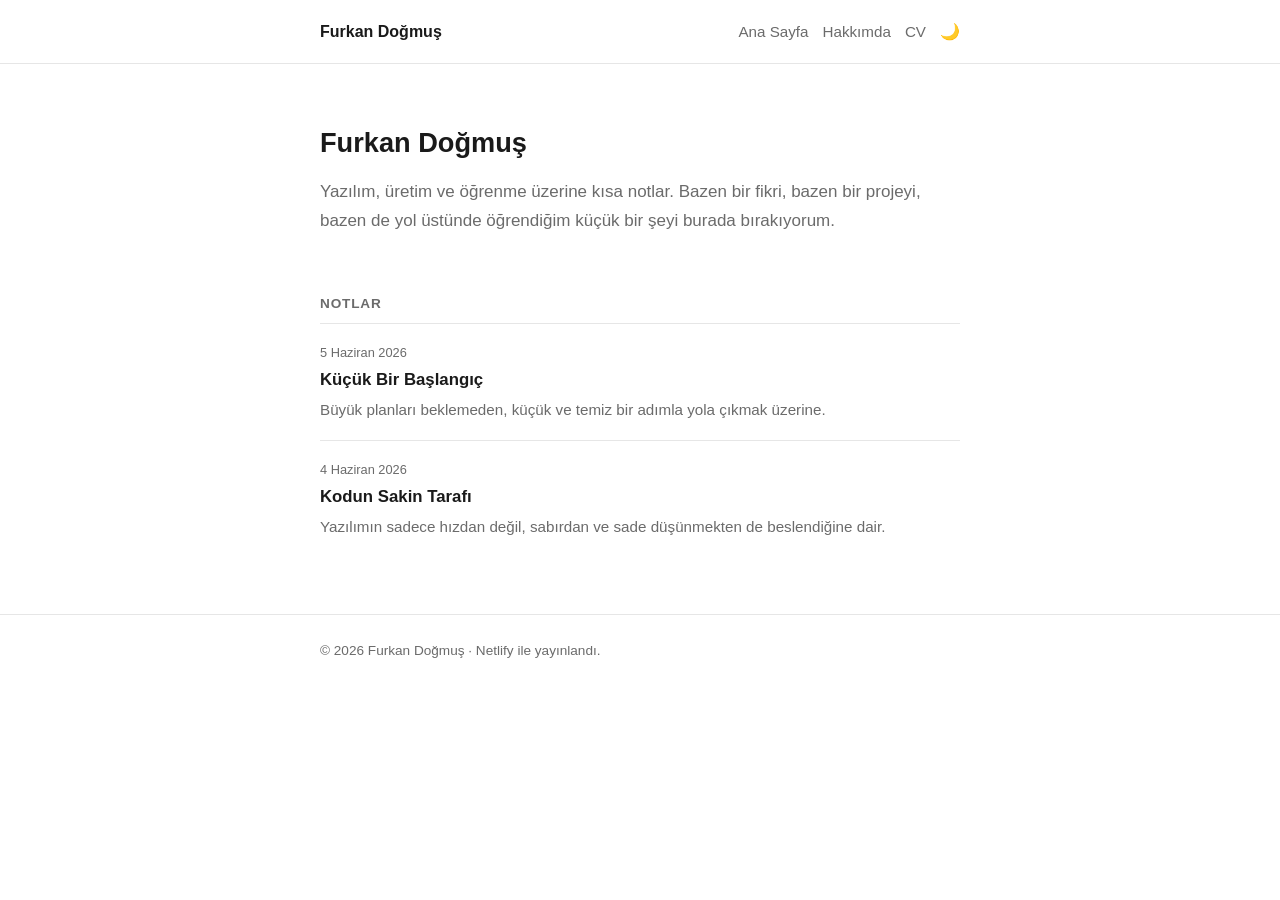
==== index.html @ 2af96541 "new assets" ====
<!DOCTYPE html>
<html lang="tr">
<head>
  <meta charset="UTF-8" />
  <meta name="viewport" content="width=device-width, initial-scale=1.0" />
  <title>Furkan Doğmuş — Notlar</title>
  <meta name="description" content="Furkan Doğmuş'un yazılım, üretim ve öğrenme üzerine kişisel notları." />
  <meta property="og:title" content="Furkan Doğmuş — Notlar" />
  <meta property="og:description" content="Yazılım, üretim ve öğrenme üzerine kısa kişisel notlar." />
  <meta property="og:type" content="website" />
  <link rel="icon" href="data:image/svg+xml,<svg xmlns=%22http://www.w3.org/2000/svg%22 viewBox=%220 0 100 100%22><text y=%22.9em%22 font-size=%2290%22>✍️</text></svg>" />
  <link rel="stylesheet" href="/assets/css/style.css" />
</head>
<body>
  <header class="site-header">
    <div class="container header-inner">
      <a href="/" class="brand">Furkan Doğmuş</a>
      <nav class="nav">
        <a href="/">Ana Sayfa</a>
        <a href="/about.html">Hakkımda</a>
        <a href="/assets/files/furkan-dogmus-cv.pdf" target="_blank" rel="noopener">CV</a>
        <button id="theme-toggle" class="theme-toggle" aria-label="Temayı değiştir">🌙</button>
      </nav>
    </div>
  </header>

  <main class="container">
    <section class="hero">
      <h1>Furkan Doğmuş</h1>
      <p class="lead">
        Yazılım, üretim ve öğrenme üzerine kısa notlar. Bazen bir
        fikri, bazen bir projeyi, bazen de yol üstünde öğrendiğim
        küçük bir şeyi burada bırakıyorum.
      </p>
    </section>

    <section class="posts">
      <h2>Notlar</h2>
      <ul class="post-list" id="post-list"><!-- JS ile doldurulur --></ul>
    </section>
  </main>

  <footer class="site-footer">
    <div class="container">
      <p>© <span id="year"></span> Furkan Doğmuş · Netlify ile yayınlandı.</p>
    </div>
  </footer>

  <script src="/assets/js/posts.js"></script>
  <script src="/assets/js/main.js"></script>
  <script>
    // Ana sayfada yazı listesini oluştur
    (function () {
      const list = document.getElementById("post-list");
      if (!list || !window.POSTS) return;
      window.POSTS.forEach((post) => {
        const li = document.createElement("li");
        li.className = "post-item";
        li.innerHTML = `
          <a href="${post.url}" class="post-link">
            <span class="post-date">${post.date}</span>
            <span class="post-title">${post.title}</span>
            <span class="post-excerpt">${post.excerpt}</span>
          </a>`;
        list.appendChild(li);
      });
    })();
  </script>
</body>
</html>
---- assets/css/style.css ----
:root {
  --bg: #ffffff;
  --fg: #1a1a1a;
  --muted: #6b6b6b;
  --border: #e6e6e6;
  --link: #1a1a1a;
  --max: 680px;
}

html[data-theme="dark"] {
  --bg: #111111;
  --fg: #e8e8e8;
  --muted: #999999;
  --border: #2a2a2a;
  --link: #e8e8e8;
}

* { box-sizing: border-box; }

html { -webkit-text-size-adjust: 100%; }

body {
  margin: 0;
  background: var(--bg);
  color: var(--fg);
  font-family: -apple-system, BlinkMacSystemFont, "Segoe UI", Helvetica, Arial, sans-serif;
  font-size: 17px;
  line-height: 1.7;
  -webkit-font-smoothing: antialiased;
}

.container {
  max-width: var(--max);
  margin: 0 auto;
  padding: 0 20px;
}

/* Header */
.site-header {
  border-bottom: 1px solid var(--border);
}
.header-inner {
  display: flex;
  flex-wrap: wrap;
  align-items: center;
  justify-content: space-between;
  gap: 10px 16px;
  padding-top: 18px;
  padding-bottom: 18px;
}
.brand {
  font-weight: 600;
  text-decoration: none;
  color: var(--fg);
  font-size: 1rem;
}
.nav {
  display: flex;
  flex-wrap: wrap;
  align-items: center;
  justify-content: flex-end;
  gap: 14px;
}
.nav a {
  text-decoration: none;
  color: var(--muted);
  font-size: 0.95rem;
}
.nav a:hover { color: var(--fg); }

.theme-toggle {
  background: none;
  border: none;
  cursor: pointer;
  font-size: 1rem;
  padding: 0;
  line-height: 1;
}

/* Hero */
.hero {
  padding: 56px 0 24px;
}
.hero h1 {
  font-size: 1.7rem;
  margin: 0 0 12px;
}
.lead {
  color: var(--muted);
  margin: 0;
}

/* Posts */
.posts { padding-bottom: 56px; }
.posts h2 {
  font-size: 0.85rem;
  text-transform: uppercase;
  letter-spacing: 0.06em;
  color: var(--muted);
  font-weight: 600;
  margin: 32px 0 8px;
}
.post-list {
  list-style: none;
  margin: 0;
  padding: 0;
}
.post-item {
  border-top: 1px solid var(--border);
}
.post-link {
  display: block;
  padding: 18px 0;
  text-decoration: none;
  color: var(--fg);
}
.post-date {
  display: block;
  font-size: 0.8rem;
  color: var(--muted);
  margin-bottom: 2px;
}
.post-title {
  display: block;
  font-weight: 600;
  font-size: 1.05rem;
}
.post-excerpt {
  display: block;
  color: var(--muted);
  font-size: 0.95rem;
  margin-top: 2px;
}
.post-link:hover .post-title { text-decoration: underline; }

/* Article / prose */
.prose {
  padding: 48px 0 64px;
}
.prose h1 {
  font-size: 1.7rem;
  margin: 0 0 8px;
}
.prose .post-meta {
  color: var(--muted);
  font-size: 0.85rem;
  margin: 0 0 32px;
}
.prose h2 {
  font-size: 1.2rem;
  margin: 36px 0 10px;
}
.prose p { margin: 0 0 18px; }
.prose a { color: var(--link); }
.prose ul, .prose ol { padding-left: 22px; }
.prose li { margin-bottom: 6px; }
.compact-list {
  margin-top: -6px;
}
.cv-actions {
  margin: 28px 0 34px;
}
.button-link {
  display: inline-flex;
  align-items: center;
  border: 1px solid var(--fg);
  border-radius: 6px;
  color: var(--bg);
  background: var(--fg);
  font-size: 0.92rem;
  font-weight: 600;
  line-height: 1;
  padding: 12px 16px;
  text-decoration: none;
}
.prose .button-link {
  color: var(--bg);
}
.button-link:hover {
  opacity: 0.84;
}
.prose pre {
  background: var(--border);
  padding: 14px 16px;
  border-radius: 6px;
  overflow-x: auto;
  font-size: 0.9rem;
}
.prose code {
  font-family: ui-monospace, SFMono-Regular, Menlo, monospace;
  font-size: 0.9em;
}
.prose blockquote {
  border-left: 3px solid var(--border);
  margin: 0 0 18px;
  padding-left: 16px;
  color: var(--muted);
}
.back-link {
  display: inline-block;
  margin-top: 24px;
  color: var(--muted);
  text-decoration: none;
  font-size: 0.9rem;
}
.back-link:hover { color: var(--fg); }

.muted { color: var(--muted); font-size: 0.9rem; }

/* Footer */
.site-footer {
  border-top: 1px solid var(--border);
  padding: 24px 0;
  color: var(--muted);
  font-size: 0.85rem;
}
.site-footer p { margin: 0; }
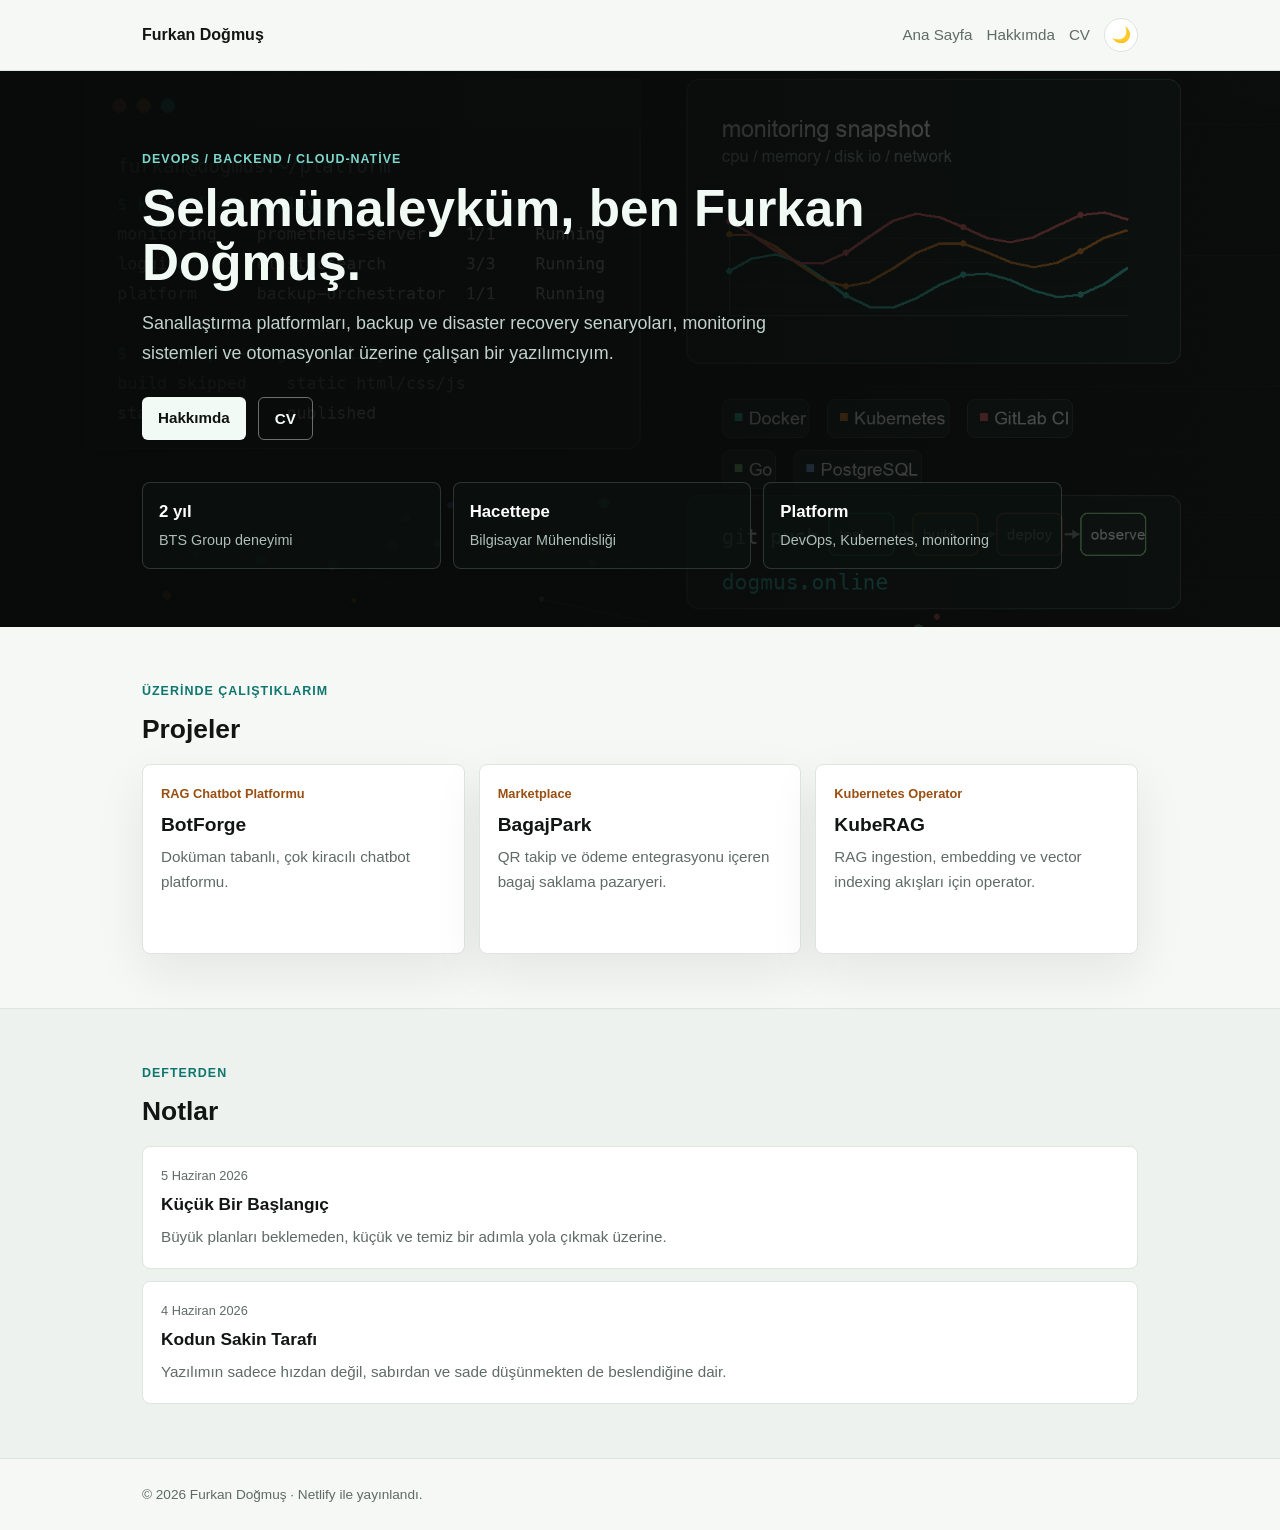
==== commit 245ca244: "Site tasarimini yenile" ====
--- a/index.html
+++ b/index.html
@@ -18,25 +18,77 @@
       <nav class="nav">
         <a href="/">Ana Sayfa</a>
         <a href="/about.html">Hakkımda</a>
-        <a href="/assets/files/furkan-dogmus-cv.pdf" target="_blank" rel="noopener">CV</a>
+        <a href="/cv.html">CV</a>
         <button id="theme-toggle" class="theme-toggle" aria-label="Temayı değiştir">🌙</button>
       </nav>
     </div>
   </header>
 
-  <main class="container">
-    <section class="hero">
-      <h1>Furkan Doğmuş</h1>
-      <p class="lead">
-        Yazılım, üretim ve öğrenme üzerine kısa notlar. Bazen bir
-        fikri, bazen bir projeyi, bazen de yol üstünde öğrendiğim
-        küçük bir şeyi burada bırakıyorum.
-      </p>
+  <main>
+    <section class="home-hero">
+      <div class="container hero-content">
+        <p class="eyebrow">DevOps / Backend / Cloud-native</p>
+        <h1>Selamünaleyküm, ben Furkan Doğmuş.</h1>
+        <p class="lead">
+          Sanallaştırma platformları, backup ve disaster recovery
+          senaryoları, monitoring sistemleri ve otomasyonlar üzerine
+          çalışan bir yazılımcıyım.
+        </p>
+        <div class="hero-actions" aria-label="Kısa bağlantılar">
+          <a class="action-link action-primary" href="/about.html">Hakkımda</a>
+          <a class="action-link action-secondary" href="/cv.html">CV</a>
+        </div>
+        <dl class="hero-facts" aria-label="Kısa özet">
+          <div>
+            <dt>2 yıl</dt>
+            <dd>BTS Group deneyimi</dd>
+          </div>
+          <div>
+            <dt>Hacettepe</dt>
+            <dd>Bilgisayar Mühendisliği</dd>
+          </div>
+          <div>
+            <dt>Platform</dt>
+            <dd>DevOps, Kubernetes, monitoring</dd>
+          </div>
+        </dl>
+      </div>
     </section>
 
-    <section class="posts">
-      <h2>Notlar</h2>
-      <ul class="post-list" id="post-list"><!-- JS ile doldurulur --></ul>
+    <section class="home-section">
+      <div class="container">
+        <div class="section-heading">
+          <p class="eyebrow">Üzerinde çalıştıklarım</p>
+          <h2>Projeler</h2>
+        </div>
+        <div class="project-grid">
+          <a class="project-card" href="https://botforge.bagajpark.com" target="_blank" rel="noopener">
+            <span class="project-kicker">RAG Chatbot Platformu</span>
+            <strong>BotForge</strong>
+            <span>Doküman tabanlı, çok kiracılı chatbot platformu.</span>
+          </a>
+          <a class="project-card" href="https://bagajpark.com" target="_blank" rel="noopener">
+            <span class="project-kicker">Marketplace</span>
+            <strong>BagajPark</strong>
+            <span>QR takip ve ödeme entegrasyonu içeren bagaj saklama pazaryeri.</span>
+          </a>
+          <a class="project-card" href="https://github.com/furkandogmus/kuberag" target="_blank" rel="noopener">
+            <span class="project-kicker">Kubernetes Operator</span>
+            <strong>KubeRAG</strong>
+            <span>RAG ingestion, embedding ve vector indexing akışları için operator.</span>
+          </a>
+        </div>
+      </div>
+    </section>
+
+    <section class="home-section posts-section">
+      <div class="container">
+        <div class="section-heading">
+          <p class="eyebrow">Defterden</p>
+          <h2>Notlar</h2>
+        </div>
+        <ul class="post-list" id="post-list"><!-- JS ile doldurulur --></ul>
+      </div>
     </section>
   </main>
 
--- a/assets/css/style.css
+++ b/assets/css/style.css
@@ -1,18 +1,31 @@
 :root {
-  --bg: #ffffff;
-  --fg: #1a1a1a;
-  --muted: #6b6b6b;
-  --border: #e6e6e6;
-  --link: #1a1a1a;
-  --max: 680px;
+  --bg: #f6f8f6;
+  --fg: #111513;
+  --muted: #5f6b65;
+  --surface: #ffffff;
+  --surface-soft: #edf2ef;
+  --border: #dce5df;
+  --link: #0f766e;
+  --accent: #0f766e;
+  --accent-warm: #9a4f12;
+  --accent-red: #a7353b;
+  --shadow: 0 18px 50px rgba(17, 21, 19, 0.08);
+  --max: 1040px;
+  --content: 720px;
 }
 
 html[data-theme="dark"] {
-  --bg: #111111;
-  --fg: #e8e8e8;
-  --muted: #999999;
-  --border: #2a2a2a;
-  --link: #e8e8e8;
+  --bg: #101312;
+  --fg: #e8eee9;
+  --muted: #9aa8a1;
+  --surface: #171d1a;
+  --surface-soft: #121815;
+  --border: #2d3833;
+  --link: #7dd6cb;
+  --accent: #39b8a7;
+  --accent-warm: #d17a28;
+  --accent-red: #d85f63;
+  --shadow: none;
 }
 
 * { box-sizing: border-box; }
@@ -29,31 +42,38 @@
   -webkit-font-smoothing: antialiased;
 }
 
+a {
+  color: inherit;
+}
+
 .container {
   max-width: var(--max);
   margin: 0 auto;
-  padding: 0 20px;
-}
-
-/* Header */
+  padding: 0 22px;
+}
+
 .site-header {
+  background: var(--bg);
   border-bottom: 1px solid var(--border);
 }
+
 .header-inner {
   display: flex;
   flex-wrap: wrap;
   align-items: center;
   justify-content: space-between;
-  gap: 10px 16px;
+  gap: 10px 18px;
   padding-top: 18px;
   padding-bottom: 18px;
 }
+
 .brand {
-  font-weight: 600;
-  text-decoration: none;
   color: var(--fg);
   font-size: 1rem;
-}
+  font-weight: 700;
+  text-decoration: none;
+}
+
 .nav {
   display: flex;
   flex-wrap: wrap;
@@ -61,157 +81,414 @@
   justify-content: flex-end;
   gap: 14px;
 }
+
 .nav a {
-  text-decoration: none;
-  color: var(--muted);
-  font-size: 0.95rem;
-}
-.nav a:hover { color: var(--fg); }
+  color: var(--muted);
+  font-size: 0.95rem;
+  text-decoration: none;
+}
+
+.nav a:hover {
+  color: var(--fg);
+}
 
 .theme-toggle {
-  background: none;
-  border: none;
+  align-items: center;
+  background: var(--surface);
+  border: 1px solid var(--border);
+  border-radius: 999px;
+  color: var(--fg);
   cursor: pointer;
-  font-size: 1rem;
+  display: inline-flex;
+  font-size: 0.95rem;
+  height: 34px;
+  justify-content: center;
+  line-height: 1;
   padding: 0;
+  width: 34px;
+}
+
+.home-hero {
+  background-color: #0c100e;
+  background-image:
+    linear-gradient(90deg, rgba(7, 10, 9, 0.94), rgba(7, 10, 9, 0.78) 50%, rgba(7, 10, 9, 0.34)),
+    url("/assets/images/infra-board.png");
+  background-position: center;
+  background-size: cover;
+  color: #f2faf6;
+  padding: 78px 0 58px;
+}
+
+.hero-content {
+  max-width: var(--max);
+}
+
+.eyebrow {
+  color: var(--accent);
+  font-size: 0.78rem;
+  font-weight: 800;
+  letter-spacing: 0.08em;
+  margin: 0 0 12px;
+  text-transform: uppercase;
+}
+
+.home-hero .eyebrow {
+  color: #7dd6cb;
+}
+
+.home-hero h1 {
+  font-size: 3.2rem;
+  letter-spacing: 0;
+  line-height: 1.05;
+  margin: 0;
+  max-width: 780px;
+}
+
+.lead {
+  color: var(--muted);
+  margin: 0;
+}
+
+.home-hero .lead {
+  color: #c3d2cc;
+  font-size: 1.12rem;
+  margin-top: 18px;
+  max-width: 690px;
+}
+
+.hero-actions {
+  display: flex;
+  flex-wrap: wrap;
+  gap: 12px;
+  margin-top: 28px;
+}
+
+.action-link {
+  border-radius: 6px;
+  display: inline-flex;
+  font-size: 0.95rem;
+  font-weight: 800;
   line-height: 1;
-}
-
-/* Hero */
-.hero {
-  padding: 56px 0 24px;
-}
-.hero h1 {
-  font-size: 1.7rem;
-  margin: 0 0 12px;
-}
-.lead {
-  color: var(--muted);
-  margin: 0;
-}
-
-/* Posts */
-.posts { padding-bottom: 56px; }
-.posts h2 {
-  font-size: 0.85rem;
-  text-transform: uppercase;
-  letter-spacing: 0.06em;
-  color: var(--muted);
-  font-weight: 600;
-  margin: 32px 0 8px;
-}
+  padding: 13px 16px;
+  text-decoration: none;
+}
+
+.action-primary {
+  background: #f2faf6;
+  color: #101312;
+}
+
+.action-secondary {
+  border: 1px solid rgba(242, 250, 246, 0.42);
+  color: #f2faf6;
+}
+
+.hero-facts {
+  display: grid;
+  gap: 12px;
+  grid-template-columns: repeat(3, minmax(0, 1fr));
+  margin: 42px 0 0;
+  max-width: 920px;
+}
+
+.hero-facts div {
+  background: rgba(12, 18, 16, 0.74);
+  border: 1px solid rgba(221, 238, 230, 0.17);
+  border-radius: 8px;
+  padding: 15px 16px;
+}
+
+.hero-facts dt {
+  color: #ffffff;
+  font-size: 1.05rem;
+  font-weight: 800;
+}
+
+.hero-facts dd {
+  color: #aebeb7;
+  font-size: 0.9rem;
+  margin: 2px 0 0;
+}
+
+.home-section {
+  padding: 54px 0;
+}
+
+.posts-section {
+  background: var(--surface-soft);
+  border-top: 1px solid var(--border);
+}
+
+.section-heading {
+  margin-bottom: 18px;
+}
+
+.section-heading h2 {
+  font-size: 1.65rem;
+  letter-spacing: 0;
+  line-height: 1.2;
+  margin: 0;
+}
+
+.project-grid {
+  display: grid;
+  gap: 14px;
+  grid-template-columns: repeat(3, minmax(0, 1fr));
+}
+
+.project-card {
+  background: var(--surface);
+  border: 1px solid var(--border);
+  border-radius: 8px;
+  box-shadow: var(--shadow);
+  display: flex;
+  flex-direction: column;
+  gap: 8px;
+  min-height: 190px;
+  padding: 18px;
+  text-decoration: none;
+}
+
+.project-card:hover strong,
+.post-link:hover .post-title {
+  text-decoration: underline;
+}
+
+.project-kicker {
+  color: var(--accent-warm);
+  font-size: 0.8rem;
+  font-weight: 800;
+}
+
+.project-card strong {
+  color: var(--fg);
+  font-size: 1.2rem;
+  line-height: 1.2;
+}
+
+.project-card span:last-child {
+  color: var(--muted);
+  font-size: 0.95rem;
+}
+
 .post-list {
+  display: grid;
+  gap: 12px;
   list-style: none;
   margin: 0;
   padding: 0;
 }
+
 .post-item {
-  border-top: 1px solid var(--border);
-}
+  background: var(--surface);
+  border: 1px solid var(--border);
+  border-radius: 8px;
+}
+
 .post-link {
+  color: var(--fg);
   display: block;
-  padding: 18px 0;
-  text-decoration: none;
-  color: var(--fg);
-}
+  padding: 18px;
+  text-decoration: none;
+}
+
 .post-date {
+  color: var(--muted);
   display: block;
   font-size: 0.8rem;
-  color: var(--muted);
-  margin-bottom: 2px;
-}
+  margin-bottom: 4px;
+}
+
 .post-title {
   display: block;
-  font-weight: 600;
-  font-size: 1.05rem;
-}
+  font-size: 1.08rem;
+  font-weight: 800;
+}
+
 .post-excerpt {
+  color: var(--muted);
   display: block;
-  color: var(--muted);
-  font-size: 0.95rem;
-  margin-top: 2px;
-}
-.post-link:hover .post-title { text-decoration: underline; }
-
-/* Article / prose */
+  font-size: 0.95rem;
+  margin-top: 4px;
+}
+
 .prose {
-  padding: 48px 0 64px;
-}
+  max-width: var(--content);
+  padding: 52px 0 68px;
+}
+
 .prose h1 {
-  font-size: 1.7rem;
-  margin: 0 0 8px;
-}
-.prose .post-meta {
-  color: var(--muted);
-  font-size: 0.85rem;
+  font-size: 2.35rem;
+  letter-spacing: 0;
+  line-height: 1.1;
+  margin: 0 0 14px;
+}
+
+.prose .post-meta,
+.page-lead {
+  color: var(--muted);
+  font-size: 0.95rem;
   margin: 0 0 32px;
 }
+
 .prose h2 {
-  font-size: 1.2rem;
-  margin: 36px 0 10px;
-}
-.prose p { margin: 0 0 18px; }
-.prose a { color: var(--link); }
-.prose ul, .prose ol { padding-left: 22px; }
-.prose li { margin-bottom: 6px; }
+  border-top: 1px solid var(--border);
+  font-size: 1.22rem;
+  letter-spacing: 0;
+  margin: 38px 0 12px;
+  padding-top: 24px;
+}
+
+.prose p {
+  margin: 0 0 18px;
+}
+
+.prose a {
+  color: var(--link);
+  font-weight: 700;
+}
+
+.prose ul,
+.prose ol {
+  padding-left: 22px;
+}
+
+.prose li {
+  margin-bottom: 8px;
+}
+
 .compact-list {
-  margin-top: -6px;
-}
-.cv-actions {
-  margin: 28px 0 34px;
-}
-.button-link {
-  display: inline-flex;
-  align-items: center;
-  border: 1px solid var(--fg);
-  border-radius: 6px;
-  color: var(--bg);
-  background: var(--fg);
-  font-size: 0.92rem;
-  font-weight: 600;
-  line-height: 1;
-  padding: 12px 16px;
-  text-decoration: none;
-}
-.prose .button-link {
-  color: var(--bg);
-}
-.button-link:hover {
-  opacity: 0.84;
-}
+  margin-top: -4px;
+}
+
+.cv-container {
+  max-width: 1120px;
+}
+
+.cv-page {
+  max-width: none;
+}
+
+.cv-embed {
+  background: var(--surface);
+  border: 1px solid var(--border);
+  border-radius: 8px;
+  box-shadow: var(--shadow);
+  height: min(78vh, 880px);
+  min-height: 620px;
+  overflow: hidden;
+}
+
+.cv-embed iframe {
+  border: 0;
+  display: block;
+  height: 100%;
+  width: 100%;
+}
+
 .prose pre {
-  background: var(--border);
+  background: var(--surface-soft);
+  border: 1px solid var(--border);
+  border-radius: 8px;
+  font-size: 0.9rem;
+  overflow-x: auto;
   padding: 14px 16px;
-  border-radius: 6px;
-  overflow-x: auto;
-  font-size: 0.9rem;
-}
+}
+
 .prose code {
   font-family: ui-monospace, SFMono-Regular, Menlo, monospace;
   font-size: 0.9em;
 }
+
 .prose blockquote {
   border-left: 3px solid var(--border);
+  color: var(--muted);
   margin: 0 0 18px;
   padding-left: 16px;
-  color: var(--muted);
-}
+}
+
 .back-link {
+  color: var(--muted);
   display: inline-block;
+  font-size: 0.9rem;
   margin-top: 24px;
-  color: var(--muted);
-  text-decoration: none;
+  text-decoration: none;
+}
+
+.back-link:hover {
+  color: var(--fg);
+}
+
+.muted {
+  color: var(--muted);
   font-size: 0.9rem;
 }
-.back-link:hover { color: var(--fg); }
-
-.muted { color: var(--muted); font-size: 0.9rem; }
-
-/* Footer */
+
 .site-footer {
   border-top: 1px solid var(--border);
+  color: var(--muted);
+  font-size: 0.85rem;
   padding: 24px 0;
-  color: var(--muted);
-  font-size: 0.85rem;
-}
-.site-footer p { margin: 0; }
+}
+
+.site-footer p {
+  margin: 0;
+}
+
+@media (max-width: 780px) {
+  .home-hero {
+    background-position: 58% center;
+    padding: 56px 0 42px;
+  }
+
+  .home-hero h1 {
+    font-size: 2.3rem;
+  }
+
+  .hero-facts,
+  .project-grid {
+    grid-template-columns: 1fr;
+  }
+
+  .home-section {
+    padding: 42px 0;
+  }
+}
+
+@media (max-width: 520px) {
+  body {
+    font-size: 16px;
+  }
+
+  .container {
+    padding: 0 18px;
+  }
+
+  .header-inner {
+    align-items: flex-start;
+  }
+
+  .nav {
+    justify-content: flex-start;
+    width: 100%;
+  }
+
+  .home-hero h1,
+  .prose h1 {
+    font-size: 2rem;
+  }
+
+  .hero-actions {
+    align-items: stretch;
+    flex-direction: column;
+  }
+
+  .action-link {
+    justify-content: center;
+  }
+
+  .cv-embed {
+    height: 560px;
+    min-height: 0;
+  }
+}
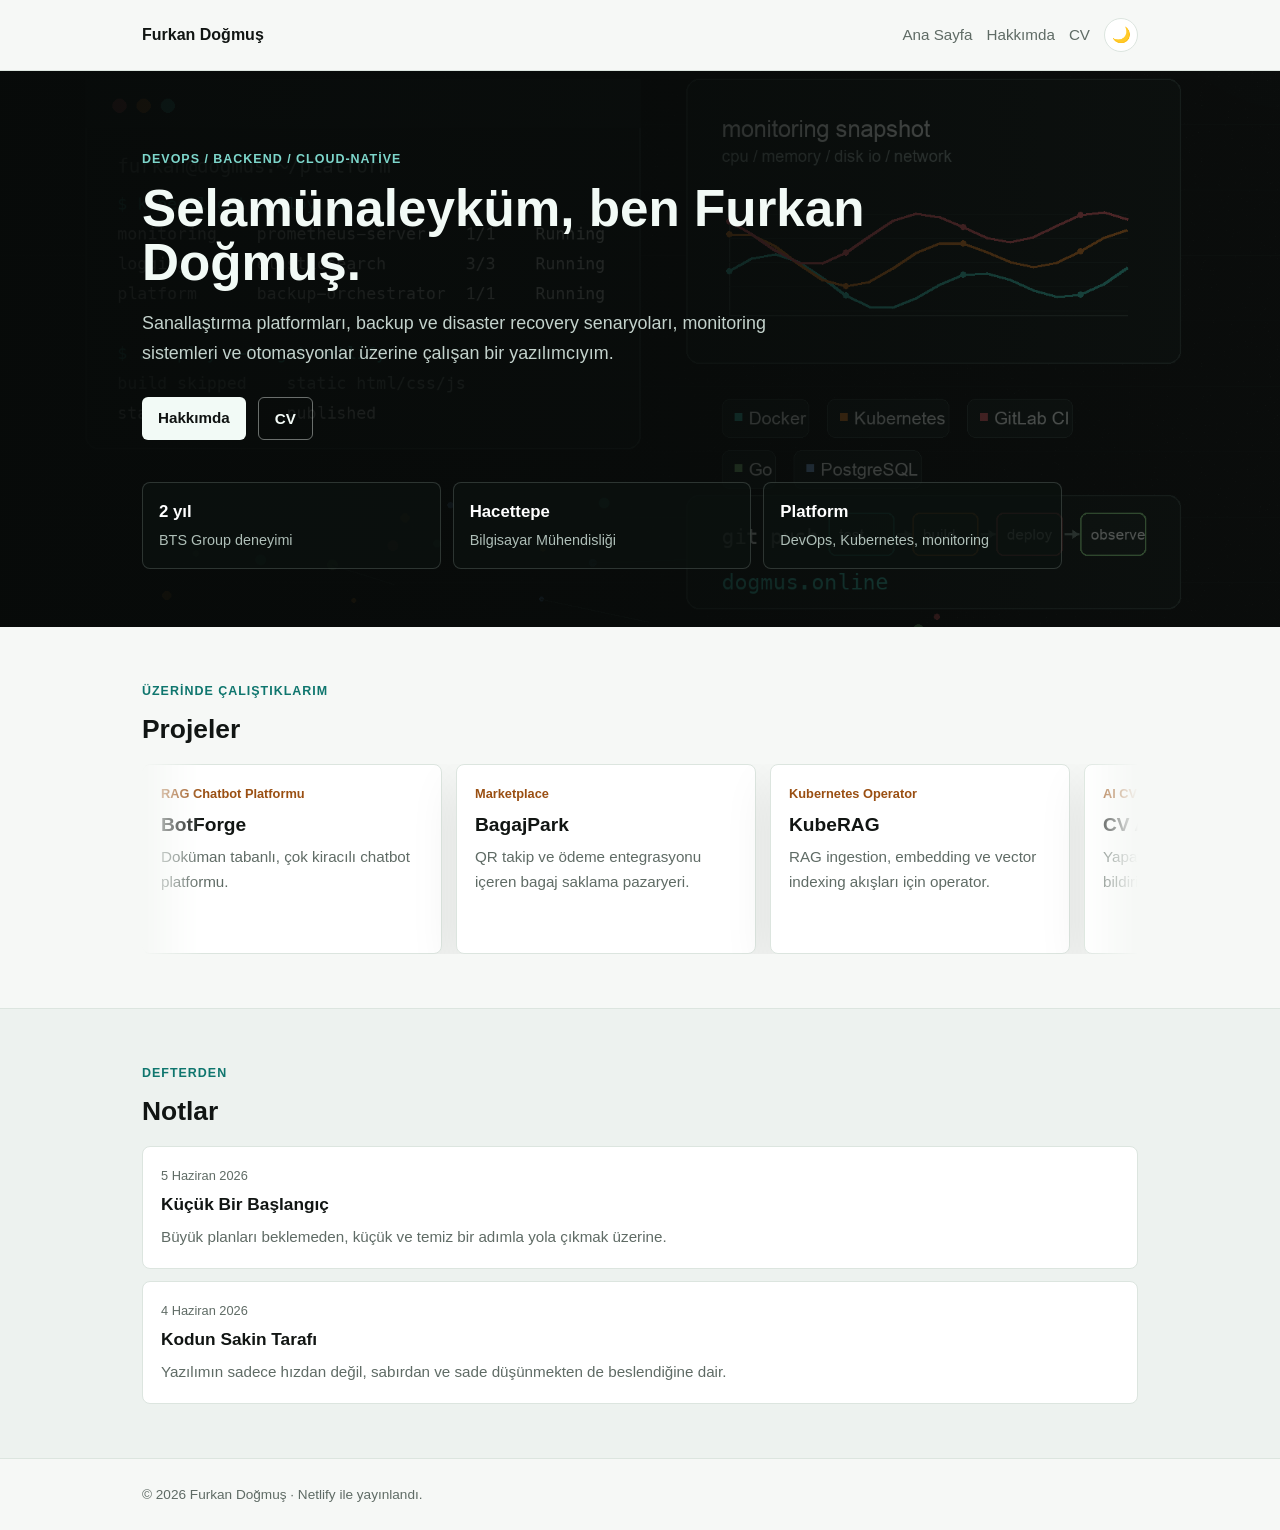
==== commit fa867e9a: "new version" ====
--- a/index.html
+++ b/index.html
@@ -61,22 +61,29 @@
           <p class="eyebrow">Üzerinde çalıştıklarım</p>
           <h2>Projeler</h2>
         </div>
-        <div class="project-grid">
-          <a class="project-card" href="https://botforge.bagajpark.com" target="_blank" rel="noopener">
-            <span class="project-kicker">RAG Chatbot Platformu</span>
-            <strong>BotForge</strong>
-            <span>Doküman tabanlı, çok kiracılı chatbot platformu.</span>
-          </a>
-          <a class="project-card" href="https://bagajpark.com" target="_blank" rel="noopener">
-            <span class="project-kicker">Marketplace</span>
-            <strong>BagajPark</strong>
-            <span>QR takip ve ödeme entegrasyonu içeren bagaj saklama pazaryeri.</span>
-          </a>
-          <a class="project-card" href="https://github.com/furkandogmus/kuberag" target="_blank" rel="noopener">
-            <span class="project-kicker">Kubernetes Operator</span>
-            <strong>KubeRAG</strong>
-            <span>RAG ingestion, embedding ve vector indexing akışları için operator.</span>
-          </a>
+        <div class="project-slider" aria-label="Projeler" role="region">
+          <div class="project-track">
+            <a class="project-card" href="https://botforge.bagajpark.com" target="_blank" rel="noopener">
+              <span class="project-kicker">RAG Chatbot Platformu</span>
+              <strong>BotForge</strong>
+              <span>Doküman tabanlı, çok kiracılı chatbot platformu.</span>
+            </a>
+            <a class="project-card" href="https://bagajpark.com" target="_blank" rel="noopener">
+              <span class="project-kicker">Marketplace</span>
+              <strong>BagajPark</strong>
+              <span>QR takip ve ödeme entegrasyonu içeren bagaj saklama pazaryeri.</span>
+            </a>
+            <a class="project-card" href="https://github.com/furkandogmus/kuberag" target="_blank" rel="noopener">
+              <span class="project-kicker">Kubernetes Operator</span>
+              <strong>KubeRAG</strong>
+              <span>RAG ingestion, embedding ve vector indexing akışları için operator.</span>
+            </a>
+            <a class="project-card" href="https://cv-analiz.netlify.app/" target="_blank" rel="noopener">
+              <span class="project-kicker">AI CV Analiz Aracı</span>
+              <strong>CV Analiz</strong>
+              <span>Yapay zeka ile CV'leri analiz edip geri bildirim üreten web uygulaması.</span>
+            </a>
+          </div>
         </div>
       </div>
     </section>
--- a/assets/css/style.css
+++ b/assets/css/style.css
@@ -236,6 +236,40 @@
   grid-template-columns: repeat(3, minmax(0, 1fr));
 }
 
+.project-slider {
+  overflow: hidden;
+  position: relative;
+  -webkit-mask-image: linear-gradient(90deg, transparent, #000 6%, #000 94%, transparent);
+  mask-image: linear-gradient(90deg, transparent, #000 6%, #000 94%, transparent);
+}
+
+.project-track {
+  display: flex;
+  gap: 14px;
+  width: max-content;
+  animation: project-scroll 28s linear infinite;
+}
+
+.project-slider:hover .project-track {
+  animation-play-state: paused;
+}
+
+.project-track .project-card {
+  width: 300px;
+  flex: 0 0 auto;
+}
+
+@keyframes project-scroll {
+  from { transform: translateX(0); }
+  to { transform: translateX(-50%); }
+}
+
+@media (prefers-reduced-motion: reduce) {
+  .project-track {
+    animation: none;
+  }
+}
+
 .project-card {
   background: var(--surface);
   border: 1px solid var(--border);
@@ -365,8 +399,207 @@
   max-width: 1120px;
 }
 
-.cv-page {
-  max-width: none;
+.cv-hero-panel {
+  background: var(--surface);
+  border: 1px solid var(--border);
+  border-radius: 8px;
+  box-shadow: var(--shadow);
+  display: grid;
+  gap: 28px;
+  grid-template-columns: minmax(0, 1.45fr) minmax(280px, 0.8fr);
+  margin: 44px 0 22px;
+  padding: 28px;
+}
+
+.cv-hero-panel h1 {
+  font-size: 2.8rem;
+  letter-spacing: 0;
+  line-height: 1.05;
+  margin: 0 0 14px;
+}
+
+.cv-hero-panel p {
+  color: var(--muted);
+  font-size: 1.04rem;
+  margin: 0;
+  max-width: 680px;
+}
+
+.cv-actions {
+  display: flex;
+  flex-wrap: wrap;
+  gap: 10px;
+  margin-top: 24px;
+}
+
+.cv-actions .action-primary {
+  background: var(--fg);
+  color: var(--bg);
+}
+
+.cv-actions .action-secondary {
+  border-color: var(--border);
+  color: var(--fg);
+}
+
+.cv-stats {
+  display: grid;
+  gap: 10px;
+  margin: 0;
+}
+
+.cv-stats div {
+  background: var(--surface-soft);
+  border: 1px solid var(--border);
+  border-radius: 8px;
+  padding: 14px;
+}
+
+.cv-stats dt {
+  color: var(--fg);
+  font-weight: 800;
+}
+
+.cv-stats dd {
+  color: var(--muted);
+  font-size: 0.92rem;
+  margin: 2px 0 0;
+}
+
+.resume-layout {
+  display: grid;
+  gap: 18px;
+  grid-template-columns: 320px minmax(0, 1fr);
+  margin: 0 0 44px;
+}
+
+.resume-sidebar,
+.resume-main,
+.pdf-section {
+  background: var(--surface);
+  border: 1px solid var(--border);
+  border-radius: 8px;
+  box-shadow: var(--shadow);
+}
+
+.resume-sidebar {
+  align-self: start;
+  display: grid;
+  gap: 24px;
+  padding: 22px;
+}
+
+.resume-sidebar h2,
+.resume-section h2,
+.pdf-section h2 {
+  font-size: 1rem;
+  letter-spacing: 0;
+  line-height: 1.2;
+  margin: 0 0 12px;
+}
+
+.skill-cloud,
+.plain-list {
+  list-style: none;
+  margin: 0;
+  padding: 0;
+}
+
+.skill-cloud {
+  display: flex;
+  flex-wrap: wrap;
+  gap: 8px;
+}
+
+.skill-cloud li {
+  background: var(--surface-soft);
+  border: 1px solid var(--border);
+  border-radius: 999px;
+  color: var(--fg);
+  font-size: 0.86rem;
+  font-weight: 700;
+  line-height: 1;
+  padding: 8px 10px;
+}
+
+.plain-list li {
+  color: var(--muted);
+  font-size: 0.94rem;
+  margin-bottom: 7px;
+}
+
+.plain-list a {
+  color: var(--link);
+  font-weight: 700;
+}
+
+.resume-main {
+  padding: 24px 26px;
+}
+
+.resume-section + .resume-section {
+  border-top: 1px solid var(--border);
+  margin-top: 28px;
+  padding-top: 26px;
+}
+
+.timeline-item h3 {
+  font-size: 1.16rem;
+  line-height: 1.25;
+  margin: 0 0 12px;
+}
+
+.timeline-meta {
+  color: var(--accent-warm);
+  font-size: 0.86rem;
+  font-weight: 800;
+  margin-bottom: 7px;
+}
+
+.timeline-item ul {
+  color: var(--muted);
+  margin: 0;
+  padding-left: 20px;
+}
+
+.timeline-item li {
+  margin-bottom: 8px;
+}
+
+.resume-projects {
+  display: grid;
+  gap: 10px;
+}
+
+.resume-projects a {
+  background: var(--surface-soft);
+  border: 1px solid var(--border);
+  border-radius: 8px;
+  color: var(--muted);
+  display: block;
+  padding: 14px 16px;
+  text-decoration: none;
+}
+
+.resume-projects a:hover span {
+  text-decoration: underline;
+}
+
+.resume-projects span {
+  color: var(--fg);
+  display: block;
+  font-size: 1.02rem;
+  font-weight: 800;
+  margin-bottom: 4px;
+}
+
+.pdf-section {
+  margin-bottom: 64px;
+  padding: 24px;
+}
+
+.pdf-section .section-heading {
+  margin-bottom: 16px;
 }
 
 .cv-embed {
@@ -450,6 +683,20 @@
     grid-template-columns: 1fr;
   }
 
+  .cv-hero-panel,
+  .resume-layout {
+    grid-template-columns: 1fr;
+  }
+
+  .cv-hero-panel {
+    margin-top: 28px;
+    padding: 22px;
+  }
+
+  .cv-hero-panel h1 {
+    font-size: 2.25rem;
+  }
+
   .home-section {
     padding: 42px 0;
   }
@@ -487,6 +734,16 @@
     justify-content: center;
   }
 
+  .cv-actions {
+    flex-direction: column;
+  }
+
+  .resume-main,
+  .resume-sidebar,
+  .pdf-section {
+    padding: 18px;
+  }
+
   .cv-embed {
     height: 560px;
     min-height: 0;
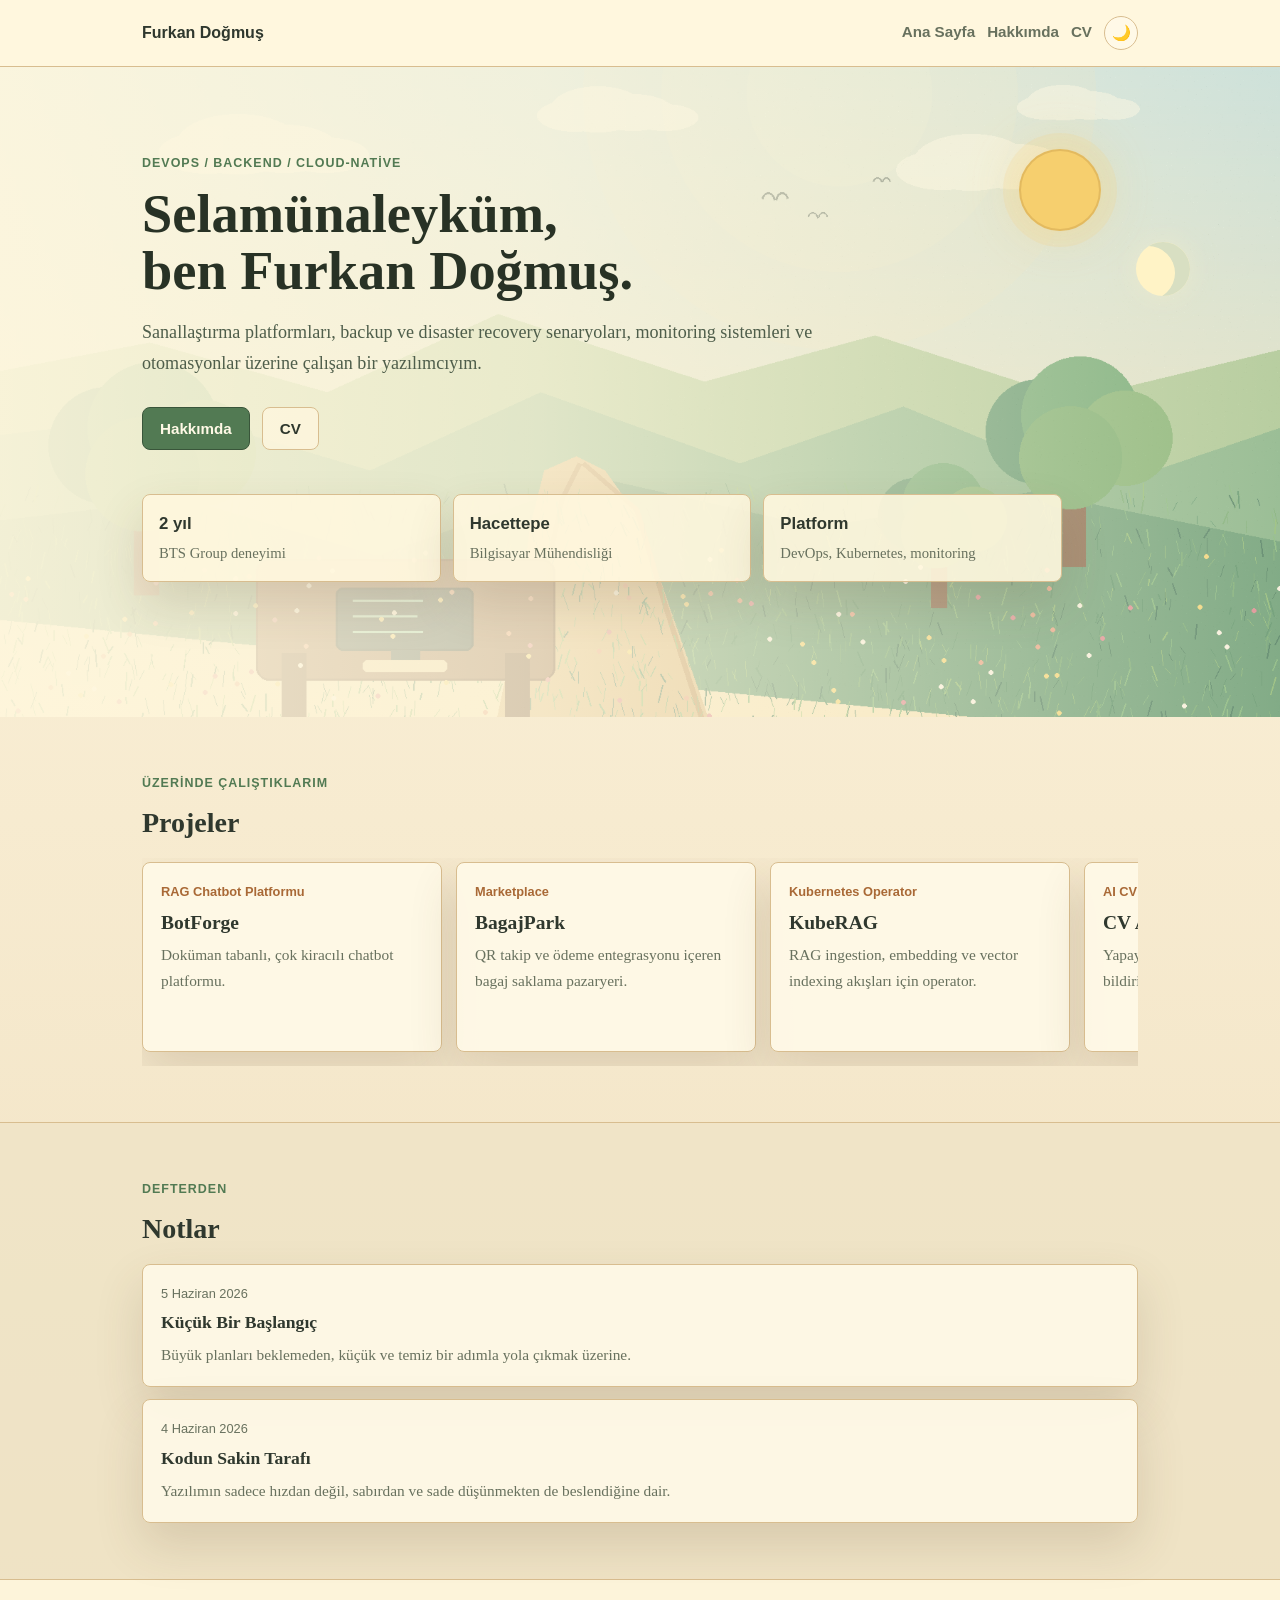
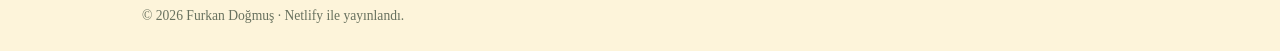
==== commit c065635c: "Hero animasyonlarini ve proje sliderini ekle" ====
--- a/index.html
+++ b/index.html
@@ -26,6 +26,10 @@
 
   <main>
     <section class="home-hero">
+      <div class="sky-scene" aria-hidden="true">
+        <span class="sun-shape"></span>
+        <span class="moon-shape"></span>
+      </div>
       <div class="container hero-content">
         <p class="eyebrow">DevOps / Backend / Cloud-native</p>
         <h1>Selamünaleyküm, ben Furkan Doğmuş.</h1>
@@ -83,6 +87,36 @@
               <strong>CV Analiz</strong>
               <span>Yapay zeka ile CV'leri analiz edip geri bildirim üreten web uygulaması.</span>
             </a>
+            <a class="project-card" href="https://lingonews.netlify.app/" target="_blank" rel="noopener">
+              <span class="project-kicker">Dil Öğrenme</span>
+              <strong>LingoNews</strong>
+              <span>Güncel haberlerle yabancı dil pratiği yapmayı sağlayan web uygulaması.</span>
+            </a>
+            <a class="project-card" href="https://botforge.bagajpark.com" target="_blank" rel="noopener" aria-hidden="true" tabindex="-1">
+              <span class="project-kicker">RAG Chatbot Platformu</span>
+              <strong>BotForge</strong>
+              <span>Doküman tabanlı, çok kiracılı chatbot platformu.</span>
+            </a>
+            <a class="project-card" href="https://bagajpark.com" target="_blank" rel="noopener" aria-hidden="true" tabindex="-1">
+              <span class="project-kicker">Marketplace</span>
+              <strong>BagajPark</strong>
+              <span>QR takip ve ödeme entegrasyonu içeren bagaj saklama pazaryeri.</span>
+            </a>
+            <a class="project-card" href="https://github.com/furkandogmus/kuberag" target="_blank" rel="noopener" aria-hidden="true" tabindex="-1">
+              <span class="project-kicker">Kubernetes Operator</span>
+              <strong>KubeRAG</strong>
+              <span>RAG ingestion, embedding ve vector indexing akışları için operator.</span>
+            </a>
+            <a class="project-card" href="https://cv-analiz.netlify.app/" target="_blank" rel="noopener" aria-hidden="true" tabindex="-1">
+              <span class="project-kicker">AI CV Analiz Aracı</span>
+              <strong>CV Analiz</strong>
+              <span>Yapay zeka ile CV'leri analiz edip geri bildirim üreten web uygulaması.</span>
+            </a>
+            <a class="project-card" href="https://lingonews.netlify.app/" target="_blank" rel="noopener" aria-hidden="true" tabindex="-1">
+              <span class="project-kicker">Dil Öğrenme</span>
+              <strong>LingoNews</strong>
+              <span>Güncel haberlerle yabancı dil pratiği yapmayı sağlayan web uygulaması.</span>
+            </a>
           </div>
         </div>
       </div>
--- a/assets/css/style.css
+++ b/assets/css/style.css
@@ -1,31 +1,33 @@
 :root {
-  --bg: #f6f8f6;
-  --fg: #111513;
-  --muted: #5f6b65;
-  --surface: #ffffff;
-  --surface-soft: #edf2ef;
-  --border: #dce5df;
-  --link: #0f766e;
-  --accent: #0f766e;
-  --accent-warm: #9a4f12;
-  --accent-red: #a7353b;
-  --shadow: 0 18px 50px rgba(17, 21, 19, 0.08);
+  --bg: #f8edd7;
+  --fg: #2f382e;
+  --muted: #68715e;
+  --surface: rgba(255, 250, 232, 0.9);
+  --surface-strong: #fff7df;
+  --surface-soft: #efe3c7;
+  --border: #d8bd8f;
+  --link: #496f4d;
+  --accent: #527a53;
+  --accent-warm: #a96936;
+  --accent-red: #b95d55;
+  --shadow: 0 22px 48px rgba(93, 70, 42, 0.16);
   --max: 1040px;
   --content: 720px;
 }
 
 html[data-theme="dark"] {
-  --bg: #101312;
-  --fg: #e8eee9;
-  --muted: #9aa8a1;
-  --surface: #171d1a;
-  --surface-soft: #121815;
-  --border: #2d3833;
-  --link: #7dd6cb;
-  --accent: #39b8a7;
-  --accent-warm: #d17a28;
-  --accent-red: #d85f63;
-  --shadow: none;
+  --bg: #24322a;
+  --fg: #f4ecd6;
+  --muted: #c2bea8;
+  --surface: rgba(46, 61, 48, 0.9);
+  --surface-strong: #334536;
+  --surface-soft: #26382f;
+  --border: #66765f;
+  --link: #d5c57b;
+  --accent: #b7d38b;
+  --accent-warm: #e1a763;
+  --accent-red: #e58f7b;
+  --shadow: 0 22px 52px rgba(0, 0, 0, 0.25);
 }
 
 * { box-sizing: border-box; }
@@ -34,17 +36,23 @@
 
 body {
   margin: 0;
-  background: var(--bg);
-  color: var(--fg);
-  font-family: -apple-system, BlinkMacSystemFont, "Segoe UI", Helvetica, Arial, sans-serif;
+  background:
+    linear-gradient(180deg, rgba(255, 247, 224, 0.82), rgba(237, 220, 185, 0.72)),
+    var(--bg);
+  color: var(--fg);
+  font-family: Georgia, "Times New Roman", serif;
   font-size: 17px;
   line-height: 1.7;
   -webkit-font-smoothing: antialiased;
 }
 
-a {
-  color: inherit;
-}
+html[data-theme="dark"] body {
+  background:
+    linear-gradient(180deg, rgba(35, 48, 41, 0.95), rgba(28, 39, 34, 0.98)),
+    var(--bg);
+}
+
+a { color: inherit; }
 
 .container {
   max-width: var(--max);
@@ -53,8 +61,12 @@
 }
 
 .site-header {
-  background: var(--bg);
+  background: color-mix(in srgb, var(--surface-strong) 88%, transparent);
   border-bottom: 1px solid var(--border);
+  position: sticky;
+  top: 0;
+  z-index: 10;
+  backdrop-filter: blur(10px);
 }
 
 .header-inner {
@@ -63,14 +75,15 @@
   align-items: center;
   justify-content: space-between;
   gap: 10px 18px;
-  padding-top: 18px;
-  padding-bottom: 18px;
+  padding-top: 16px;
+  padding-bottom: 16px;
 }
 
 .brand {
   color: var(--fg);
+  font-family: -apple-system, BlinkMacSystemFont, "Segoe UI", sans-serif;
   font-size: 1rem;
-  font-weight: 700;
+  font-weight: 800;
   text-decoration: none;
 }
 
@@ -79,16 +92,20 @@
   flex-wrap: wrap;
   align-items: center;
   justify-content: flex-end;
-  gap: 14px;
+  gap: 12px;
 }
 
 .nav a {
-  color: var(--muted);
+  border-bottom: 2px solid transparent;
+  color: var(--muted);
+  font-family: -apple-system, BlinkMacSystemFont, "Segoe UI", sans-serif;
   font-size: 0.95rem;
+  font-weight: 650;
   text-decoration: none;
 }
 
 .nav a:hover {
+  border-bottom-color: var(--accent-warm);
   color: var(--fg);
 }
 
@@ -109,39 +126,107 @@
 }
 
 .home-hero {
-  background-color: #0c100e;
+  background-color: #eef0d4;
   background-image:
-    linear-gradient(90deg, rgba(7, 10, 9, 0.94), rgba(7, 10, 9, 0.78) 50%, rgba(7, 10, 9, 0.34)),
-    url("/assets/images/infra-board.png");
+    linear-gradient(90deg, rgba(255, 247, 222, 0.92), rgba(255, 247, 222, 0.76) 42%, rgba(255, 247, 222, 0.22)),
+    url("/assets/images/meadow-workshop.png");
   background-position: center;
   background-size: cover;
-  color: #f2faf6;
-  padding: 78px 0 58px;
+  color: #283225;
+  min-height: 650px;
+  padding: 86px 0 70px;
+  position: relative;
+  overflow: hidden;
+}
+
+html[data-theme="dark"] .home-hero {
+  background-image:
+    linear-gradient(90deg, rgba(31, 44, 36, 0.64), rgba(31, 44, 36, 0.5) 44%, rgba(31, 44, 36, 0.16)),
+    url("/assets/images/meadow-workshop.png");
+  color: var(--fg);
 }
 
 .hero-content {
   max-width: var(--max);
+  position: relative;
+  z-index: 2;
+}
+
+.sky-scene {
+  inset: 0;
+  pointer-events: none;
+  position: absolute;
+  z-index: 1;
+}
+
+.sun-shape,
+.moon-shape {
+  position: absolute;
+  transform: translate3d(0, 20px, 0);
+  opacity: 0;
+}
+
+.sun-shape {
+  animation: sky-arrive 1.8s ease-out 0.15s forwards, sun-breathe 8s ease-in-out 2s infinite;
+  background: #f6cf6e;
+  border: 2px solid rgba(161, 112, 42, 0.22);
+  border-radius: 50%;
+  box-shadow: 0 0 0 16px rgba(246, 207, 110, 0.16), 0 0 52px rgba(246, 207, 110, 0.42);
+  height: 82px;
+  right: clamp(34px, 14vw, 210px);
+  top: 82px;
+  width: 82px;
+}
+
+.moon-shape {
+  animation: sky-arrive 2.1s ease-out 0.55s forwards, moon-drift 9s ease-in-out 2.6s infinite;
+  background: #fff3c6;
+  border-radius: 50%;
+  box-shadow: inset -15px 4px 0 #d8dfc2, 0 0 28px rgba(255, 243, 198, 0.36);
+  height: 54px;
+  right: clamp(20px, 7vw, 118px);
+  top: 175px;
+  width: 54px;
+}
+
+@keyframes sky-arrive {
+  from {
+    opacity: 0;
+    transform: translate3d(0, 22px, 0) scale(0.96);
+  }
+  to {
+    opacity: 1;
+    transform: translate3d(0, 0, 0) scale(1);
+  }
+}
+
+@keyframes sun-breathe {
+  0%, 100% { transform: translate3d(0, 0, 0) scale(1); }
+  50% { transform: translate3d(0, -8px, 0) scale(1.025); }
+}
+
+@keyframes moon-drift {
+  0%, 100% { transform: translate3d(0, 0, 0); }
+  50% { transform: translate3d(-10px, 8px, 0); }
 }
 
 .eyebrow {
   color: var(--accent);
+  font-family: -apple-system, BlinkMacSystemFont, "Segoe UI", sans-serif;
   font-size: 0.78rem;
-  font-weight: 800;
+  font-weight: 850;
   letter-spacing: 0.08em;
   margin: 0 0 12px;
   text-transform: uppercase;
 }
 
-.home-hero .eyebrow {
-  color: #7dd6cb;
-}
-
 .home-hero h1 {
-  font-size: 3.2rem;
+  font-size: 3.4rem;
   letter-spacing: 0;
-  line-height: 1.05;
+  line-height: 1.04;
   margin: 0;
   max-width: 780px;
+  text-wrap: balance;
 }
 
 .lead {
@@ -150,13 +235,18 @@
 }
 
 .home-hero .lead {
-  color: #c3d2cc;
-  font-size: 1.12rem;
+  color: #4f5e4b;
+  font-size: 1.13rem;
   margin-top: 18px;
   max-width: 690px;
 }
 
-.hero-actions {
+html[data-theme="dark"] .home-hero .lead {
+  color: #ddd9c4;
+}
+
+.hero-actions,
+.cv-actions {
   display: flex;
   flex-wrap: wrap;
   gap: 12px;
@@ -164,58 +254,66 @@
 }
 
 .action-link {
-  border-radius: 6px;
+  border-radius: 8px;
   display: inline-flex;
+  font-family: -apple-system, BlinkMacSystemFont, "Segoe UI", sans-serif;
   font-size: 0.95rem;
-  font-weight: 800;
+  font-weight: 850;
   line-height: 1;
-  padding: 13px 16px;
+  padding: 13px 17px;
   text-decoration: none;
 }
 
 .action-primary {
-  background: #f2faf6;
-  color: #101312;
+  background: var(--accent);
+  border: 1px solid color-mix(in srgb, var(--accent) 70%, #000);
+  color: #fff9e6;
 }
 
 .action-secondary {
-  border: 1px solid rgba(242, 250, 246, 0.42);
-  color: #f2faf6;
+  background: color-mix(in srgb, var(--surface-strong) 72%, transparent);
+  border: 1px solid var(--border);
+  color: var(--fg);
 }
 
 .hero-facts {
   display: grid;
   gap: 12px;
   grid-template-columns: repeat(3, minmax(0, 1fr));
-  margin: 42px 0 0;
+  margin: 44px 0 0;
   max-width: 920px;
 }
 
-.hero-facts div {
-  background: rgba(12, 18, 16, 0.74);
-  border: 1px solid rgba(221, 238, 230, 0.17);
+.hero-facts div,
+.cv-stats div {
+  background: color-mix(in srgb, var(--surface-strong) 88%, transparent);
+  border: 1px solid var(--border);
   border-radius: 8px;
+  box-shadow: var(--shadow);
   padding: 15px 16px;
 }
 
-.hero-facts dt {
-  color: #ffffff;
+.hero-facts dt,
+.cv-stats dt {
+  color: var(--fg);
+  font-family: -apple-system, BlinkMacSystemFont, "Segoe UI", sans-serif;
   font-size: 1.05rem;
-  font-weight: 800;
-}
-
-.hero-facts dd {
-  color: #aebeb7;
-  font-size: 0.9rem;
+  font-weight: 850;
+}
+
+.hero-facts dd,
+.cv-stats dd {
+  color: var(--muted);
+  font-size: 0.92rem;
   margin: 2px 0 0;
 }
 
 .home-section {
-  padding: 54px 0;
+  padding: 56px 0;
 }
 
 .posts-section {
-  background: var(--surface-soft);
+  background: color-mix(in srgb, var(--surface-soft) 72%, transparent);
   border-top: 1px solid var(--border);
 }
 
@@ -224,7 +322,7 @@
 }
 
 .section-heading h2 {
-  font-size: 1.65rem;
+  font-size: 1.75rem;
   letter-spacing: 0;
   line-height: 1.2;
   margin: 0;
@@ -237,44 +335,46 @@
 }
 
 .project-slider {
-  overflow: hidden;
-  position: relative;
-  -webkit-mask-image: linear-gradient(90deg, transparent, #000 6%, #000 94%, transparent);
-  mask-image: linear-gradient(90deg, transparent, #000 6%, #000 94%, transparent);
+  overflow-x: auto;
+  padding: 4px 0 14px;
+  scrollbar-color: var(--accent-warm) transparent;
 }
 
 .project-track {
+  animation: project-slide 34s linear infinite;
   display: flex;
   gap: 14px;
   width: max-content;
-  animation: project-scroll 28s linear infinite;
 }
 
 .project-slider:hover .project-track {
   animation-play-state: paused;
 }
 
+@keyframes project-slide {
+  from { transform: translateX(0); }
+  to { transform: translateX(calc(-50% - 7px)); }
+}
+
 .project-track .project-card {
+  flex: 0 0 auto;
   width: 300px;
-  flex: 0 0 auto;
-}
-
-@keyframes project-scroll {
-  from { transform: translateX(0); }
-  to { transform: translateX(-50%); }
-}
-
-@media (prefers-reduced-motion: reduce) {
-  .project-track {
-    animation: none;
-  }
-}
-
-.project-card {
+}
+
+.project-card,
+.post-item,
+.resume-sidebar,
+.resume-main,
+.pdf-section,
+.cv-hero-panel,
+.cv-embed {
   background: var(--surface);
   border: 1px solid var(--border);
   border-radius: 8px;
   box-shadow: var(--shadow);
+}
+
+.project-card {
   display: flex;
   flex-direction: column;
   gap: 8px;
@@ -284,25 +384,27 @@
 }
 
 .project-card:hover strong,
-.post-link:hover .post-title {
+.post-link:hover .post-title,
+.resume-projects a:hover span {
   text-decoration: underline;
 }
 
 .project-kicker {
   color: var(--accent-warm);
+  font-family: -apple-system, BlinkMacSystemFont, "Segoe UI", sans-serif;
   font-size: 0.8rem;
-  font-weight: 800;
+  font-weight: 850;
 }
 
 .project-card strong {
   color: var(--fg);
-  font-size: 1.2rem;
+  font-size: 1.22rem;
   line-height: 1.2;
 }
 
 .project-card span:last-child {
   color: var(--muted);
-  font-size: 0.95rem;
+  font-size: 0.96rem;
 }
 
 .post-list {
@@ -313,12 +415,6 @@
   padding: 0;
 }
 
-.post-item {
-  background: var(--surface);
-  border: 1px solid var(--border);
-  border-radius: 8px;
-}
-
 .post-link {
   color: var(--fg);
   display: block;
@@ -329,81 +425,75 @@
 .post-date {
   color: var(--muted);
   display: block;
+  font-family: -apple-system, BlinkMacSystemFont, "Segoe UI", sans-serif;
   font-size: 0.8rem;
   margin-bottom: 4px;
 }
 
 .post-title {
   display: block;
-  font-size: 1.08rem;
-  font-weight: 800;
+  font-size: 1.1rem;
+  font-weight: 850;
 }
 
 .post-excerpt {
   color: var(--muted);
   display: block;
-  font-size: 0.95rem;
+  font-size: 0.96rem;
   margin-top: 4px;
 }
 
 .prose {
-  max-width: var(--content);
-  padding: 52px 0 68px;
-}
-
-.prose h1 {
-  font-size: 2.35rem;
-  letter-spacing: 0;
-  line-height: 1.1;
-  margin: 0 0 14px;
-}
-
-.prose .post-meta,
-.page-lead {
-  color: var(--muted);
-  font-size: 0.95rem;
-  margin: 0 0 32px;
-}
-
-.prose h2 {
-  border-top: 1px solid var(--border);
-  font-size: 1.22rem;
-  letter-spacing: 0;
-  margin: 38px 0 12px;
-  padding-top: 24px;
-}
-
-.prose p {
-  margin: 0 0 18px;
-}
-
-.prose a {
-  color: var(--link);
-  font-weight: 700;
-}
-
-.prose ul,
-.prose ol {
-  padding-left: 22px;
-}
-
-.prose li {
-  margin-bottom: 8px;
-}
-
-.compact-list {
-  margin-top: -4px;
-}
-
-.cv-container {
-  max-width: 1120px;
-}
-
-.cv-hero-panel {
   background: var(--surface);
   border: 1px solid var(--border);
   border-radius: 8px;
   box-shadow: var(--shadow);
+  margin: 46px 0 68px;
+  max-width: var(--content);
+  padding: 34px;
+}
+
+.prose h1 {
+  font-size: 2.45rem;
+  letter-spacing: 0;
+  line-height: 1.1;
+  margin: 0 0 14px;
+}
+
+.prose .post-meta,
+.page-lead {
+  color: var(--muted);
+  font-size: 0.95rem;
+  margin: 0 0 32px;
+}
+
+.prose h2 {
+  border-top: 1px solid var(--border);
+  font-size: 1.24rem;
+  letter-spacing: 0;
+  margin: 38px 0 12px;
+  padding-top: 24px;
+}
+
+.prose p { margin: 0 0 18px; }
+
+.prose a {
+  color: var(--link);
+  font-weight: 750;
+}
+
+.prose ul,
+.prose ol {
+  padding-left: 22px;
+}
+
+.prose li { margin-bottom: 8px; }
+
+.compact-list { margin-top: -4px; }
+
+.cv-container { max-width: 1120px; }
+
+.cv-hero-panel {
   display: grid;
   gap: 28px;
   grid-template-columns: minmax(0, 1.45fr) minmax(280px, 0.8fr);
@@ -425,16 +515,9 @@
   max-width: 680px;
 }
 
-.cv-actions {
-  display: flex;
-  flex-wrap: wrap;
-  gap: 10px;
-  margin-top: 24px;
-}
-
 .cv-actions .action-primary {
-  background: var(--fg);
-  color: var(--bg);
+  background: var(--accent);
+  color: #fff9e6;
 }
 
 .cv-actions .action-secondary {
@@ -446,24 +529,6 @@
   display: grid;
   gap: 10px;
   margin: 0;
-}
-
-.cv-stats div {
-  background: var(--surface-soft);
-  border: 1px solid var(--border);
-  border-radius: 8px;
-  padding: 14px;
-}
-
-.cv-stats dt {
-  color: var(--fg);
-  font-weight: 800;
-}
-
-.cv-stats dd {
-  color: var(--muted);
-  font-size: 0.92rem;
-  margin: 2px 0 0;
 }
 
 .resume-layout {
@@ -471,15 +536,6 @@
   gap: 18px;
   grid-template-columns: 320px minmax(0, 1fr);
   margin: 0 0 44px;
-}
-
-.resume-sidebar,
-.resume-main,
-.pdf-section {
-  background: var(--surface);
-  border: 1px solid var(--border);
-  border-radius: 8px;
-  box-shadow: var(--shadow);
 }
 
 .resume-sidebar {
@@ -516,8 +572,9 @@
   border: 1px solid var(--border);
   border-radius: 999px;
   color: var(--fg);
+  font-family: -apple-system, BlinkMacSystemFont, "Segoe UI", sans-serif;
   font-size: 0.86rem;
-  font-weight: 700;
+  font-weight: 760;
   line-height: 1;
   padding: 8px 10px;
 }
@@ -530,7 +587,7 @@
 
 .plain-list a {
   color: var(--link);
-  font-weight: 700;
+  font-weight: 750;
 }
 
 .resume-main {
@@ -551,8 +608,9 @@
 
 .timeline-meta {
   color: var(--accent-warm);
+  font-family: -apple-system, BlinkMacSystemFont, "Segoe UI", sans-serif;
   font-size: 0.86rem;
-  font-weight: 800;
+  font-weight: 850;
   margin-bottom: 7px;
 }
 
@@ -562,9 +620,7 @@
   padding-left: 20px;
 }
 
-.timeline-item li {
-  margin-bottom: 8px;
-}
+.timeline-item li { margin-bottom: 8px; }
 
 .resume-projects {
   display: grid;
@@ -581,15 +637,11 @@
   text-decoration: none;
 }
 
-.resume-projects a:hover span {
-  text-decoration: underline;
-}
-
 .resume-projects span {
   color: var(--fg);
   display: block;
   font-size: 1.02rem;
-  font-weight: 800;
+  font-weight: 850;
   margin-bottom: 4px;
 }
 
@@ -603,10 +655,6 @@
 }
 
 .cv-embed {
-  background: var(--surface);
-  border: 1px solid var(--border);
-  border-radius: 8px;
-  box-shadow: var(--shadow);
   height: min(78vh, 880px);
   min-height: 620px;
   overflow: hidden;
@@ -648,9 +696,7 @@
   text-decoration: none;
 }
 
-.back-link:hover {
-  color: var(--fg);
-}
+.back-link:hover { color: var(--fg); }
 
 .muted {
   color: var(--muted);
@@ -658,31 +704,35 @@
 }
 
 .site-footer {
+  background: color-mix(in srgb, var(--surface-strong) 86%, transparent);
   border-top: 1px solid var(--border);
   color: var(--muted);
   font-size: 0.85rem;
   padding: 24px 0;
 }
 
-.site-footer p {
-  margin: 0;
-}
+.site-footer p { margin: 0; }
 
 @media (max-width: 780px) {
   .home-hero {
-    background-position: 58% center;
-    padding: 56px 0 42px;
-  }
-
-  .home-hero h1 {
-    font-size: 2.3rem;
-  }
+    background-image:
+      linear-gradient(180deg, rgba(255, 247, 222, 0.82), rgba(255, 247, 222, 0.54) 48%, rgba(255, 247, 222, 0.1)),
+      url("/assets/images/meadow-workshop.png");
+    background-position: 54% center;
+    min-height: 700px;
+    padding: 48px 0 34px;
+  }
+
+  html[data-theme="dark"] .home-hero {
+    background-image:
+      linear-gradient(180deg, rgba(31, 44, 36, 0.66), rgba(31, 44, 36, 0.48) 58%, rgba(31, 44, 36, 0.12)),
+      url("/assets/images/meadow-workshop.png");
+  }
+
+  .home-hero h1 { font-size: 2.35rem; }
 
   .hero-facts,
-  .project-grid {
-    grid-template-columns: 1fr;
-  }
-
+  .project-grid,
   .cv-hero-panel,
   .resume-layout {
     grid-template-columns: 1fr;
@@ -693,27 +743,31 @@
     padding: 22px;
   }
 
-  .cv-hero-panel h1 {
-    font-size: 2.25rem;
-  }
-
-  .home-section {
-    padding: 42px 0;
+  .cv-hero-panel h1 { font-size: 2.25rem; }
+
+  .home-section { padding: 42px 0; }
+
+  .sun-shape {
+    height: 48px;
+    right: 24px;
+    top: 34px;
+    width: 48px;
+  }
+
+  .moon-shape {
+    height: 32px;
+    right: 76px;
+    top: 106px;
+    width: 32px;
   }
 }
 
 @media (max-width: 520px) {
-  body {
-    font-size: 16px;
-  }
-
-  .container {
-    padding: 0 18px;
-  }
-
-  .header-inner {
-    align-items: flex-start;
-  }
+  body { font-size: 16px; }
+
+  .container { padding: 0 18px; }
+
+  .header-inner { align-items: flex-start; }
 
   .nav {
     justify-content: flex-start;
@@ -725,27 +779,57 @@
     font-size: 2rem;
   }
 
-  .hero-actions {
+  .hero-actions,
+  .cv-actions {
     align-items: stretch;
     flex-direction: column;
-  }
-
-  .action-link {
-    justify-content: center;
-  }
-
-  .cv-actions {
-    flex-direction: column;
-  }
-
+    gap: 9px;
+    margin-top: 22px;
+  }
+
+  .action-link { justify-content: center; }
+
+  .prose,
   .resume-main,
   .resume-sidebar,
   .pdf-section {
     padding: 18px;
   }
 
+  .project-track .project-card {
+    width: 275px;
+  }
+
+  .hero-facts {
+    gap: 8px;
+    margin-top: 32px;
+  }
+
+  .hero-facts div {
+    background: color-mix(in srgb, var(--surface-strong) 78%, transparent);
+    padding: 10px 13px;
+  }
+
+  .hero-facts dt {
+    font-size: 0.98rem;
+  }
+
+  .hero-facts dd {
+    font-size: 0.86rem;
+  }
+
   .cv-embed {
     height: 560px;
     min-height: 0;
   }
 }
+
+@media (prefers-reduced-motion: reduce) {
+  .project-track,
+  .sun-shape,
+  .moon-shape {
+    animation: none;
+    opacity: 1;
+    transform: none;
+  }
+}
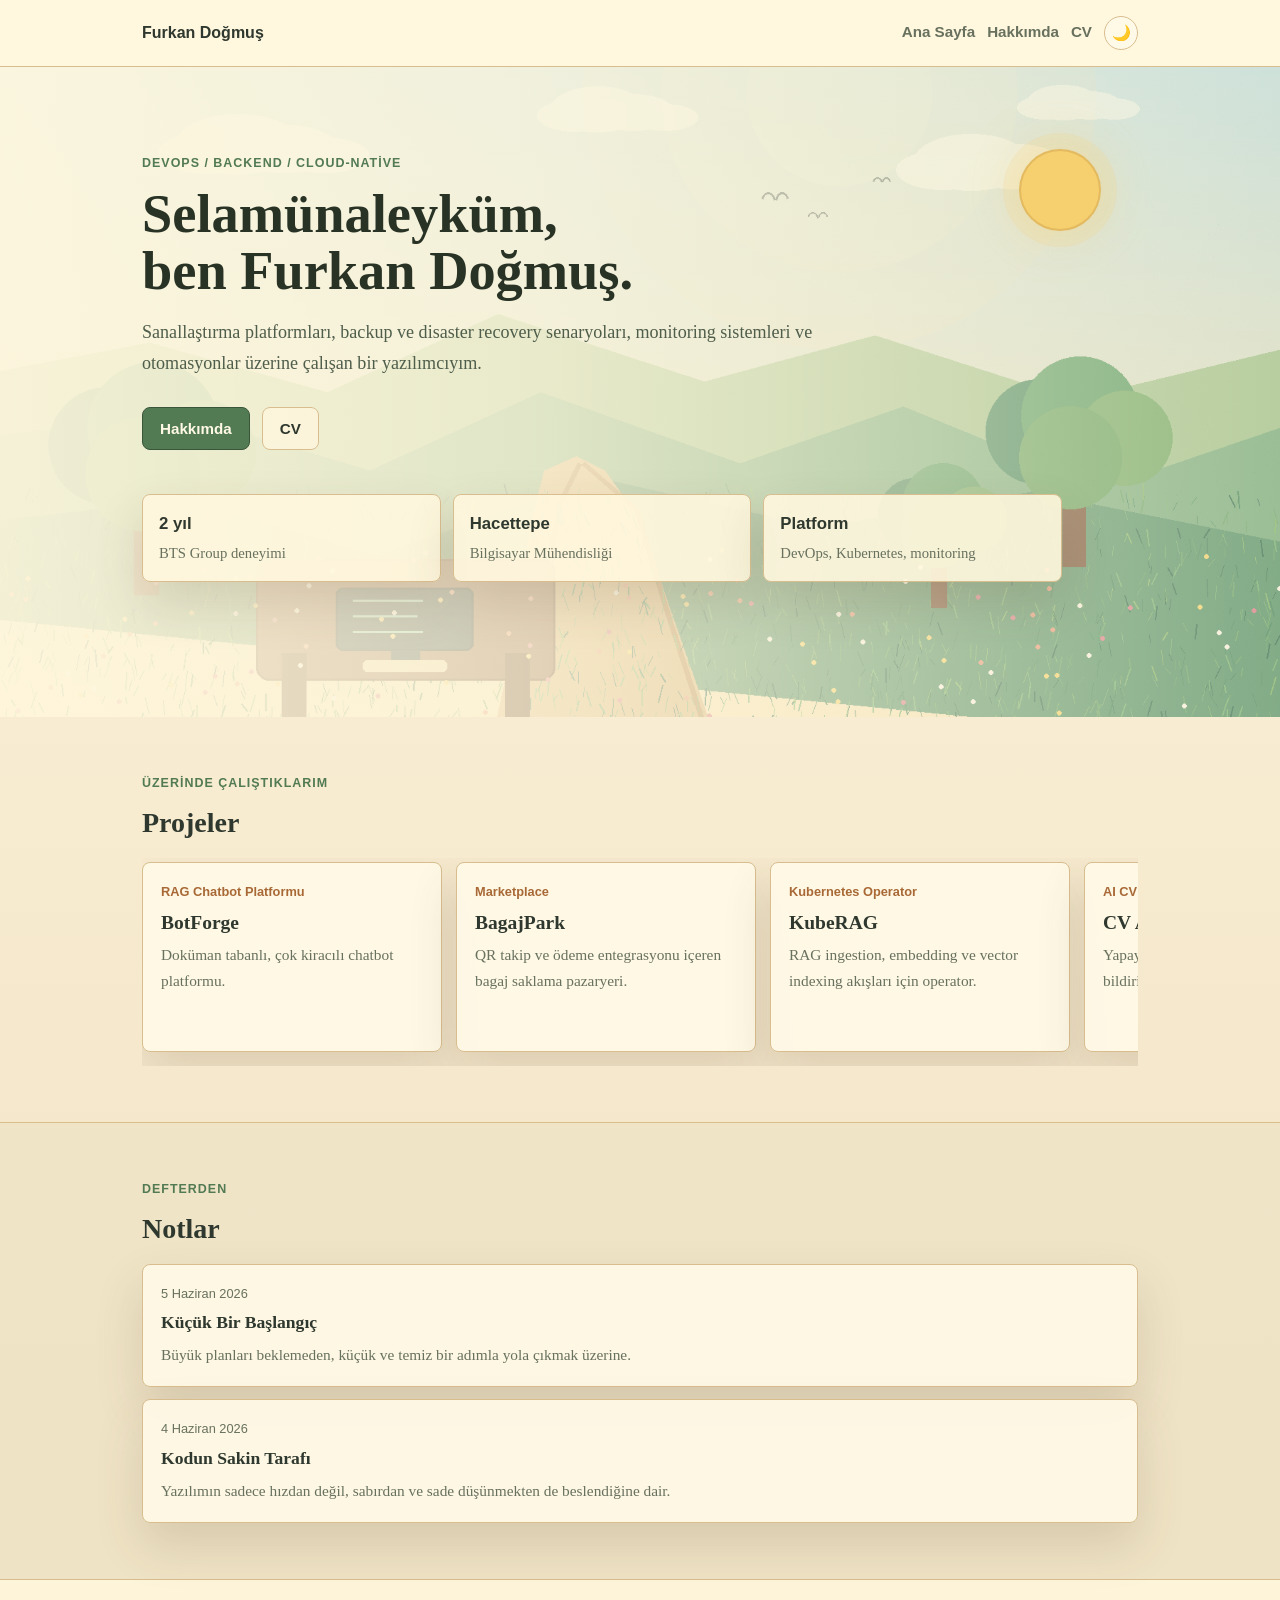
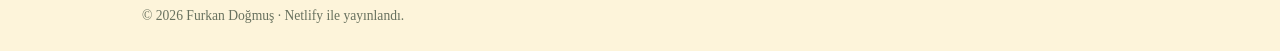
==== commit 0c137cd1: "CSS cache versiyonunu guncelle" ====
--- a/index.html
+++ b/index.html
@@ -9,7 +9,7 @@
   <meta property="og:description" content="Yazılım, üretim ve öğrenme üzerine kısa kişisel notlar." />
   <meta property="og:type" content="website" />
   <link rel="icon" href="data:image/svg+xml,<svg xmlns=%22http://www.w3.org/2000/svg%22 viewBox=%220 0 100 100%22><text y=%22.9em%22 font-size=%2290%22>✍️</text></svg>" />
-  <link rel="stylesheet" href="/assets/css/style.css" />
+  <link rel="stylesheet" href="/assets/css/style.css?v=20260626-sunmoon" />
 </head>
 <body>
   <header class="site-header">
--- a/assets/css/style.css
+++ b/assets/css/style.css
@@ -189,6 +189,18 @@
   width: 54px;
 }
 
+html[data-theme="light"] .moon-shape {
+  display: none;
+}
+
+html[data-theme="dark"] .sun-shape {
+  display: none;
+}
+
+html[data-theme="dark"] .moon-shape {
+  display: block;
+}
+
 @keyframes sky-arrive {
   from {
     opacity: 0;
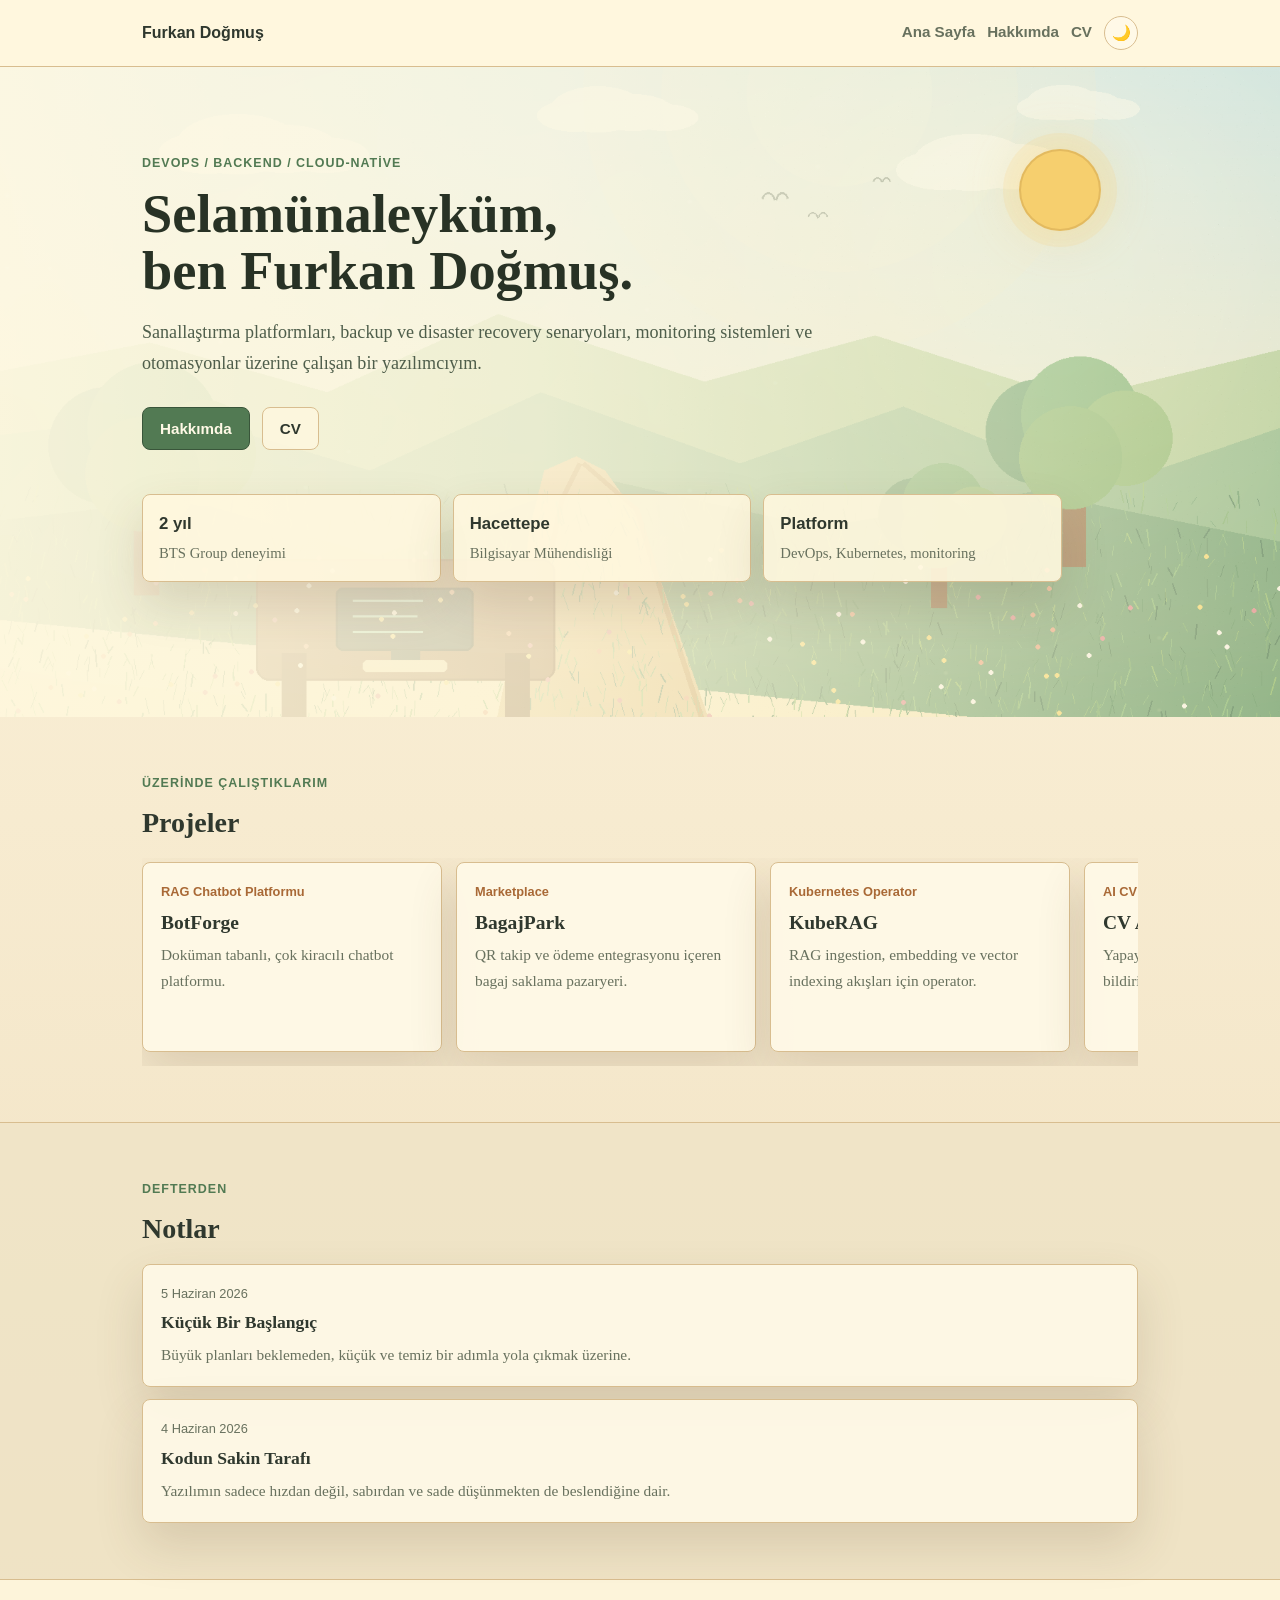
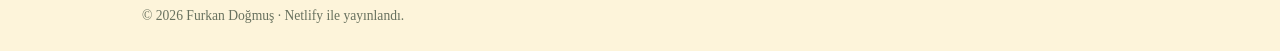
==== commit 22c33417: "webgl added" ====
--- a/index.html
+++ b/index.html
@@ -9,7 +9,7 @@
   <meta property="og:description" content="Yazılım, üretim ve öğrenme üzerine kısa kişisel notlar." />
   <meta property="og:type" content="website" />
   <link rel="icon" href="data:image/svg+xml,<svg xmlns=%22http://www.w3.org/2000/svg%22 viewBox=%220 0 100 100%22><text y=%22.9em%22 font-size=%2290%22>✍️</text></svg>" />
-  <link rel="stylesheet" href="/assets/css/style.css?v=20260626-sunmoon" />
+  <link rel="stylesheet" href="/assets/css/style.css?v=20260626-webgl" />
 </head>
 <body>
   <header class="site-header">
@@ -26,6 +26,7 @@
 
   <main>
     <section class="home-hero">
+      <canvas class="hero-webgl" id="hero-webgl" aria-hidden="true"></canvas>
       <div class="sky-scene" aria-hidden="true">
         <span class="sun-shape"></span>
         <span class="moon-shape"></span>
@@ -140,7 +141,7 @@
   </footer>
 
   <script src="/assets/js/posts.js"></script>
-  <script src="/assets/js/main.js"></script>
+  <script src="/assets/js/main.js?v=20260626-webgl"></script>
   <script>
     // Ana sayfada yazı listesini oluştur
     (function () {
--- a/assets/css/style.css
+++ b/assets/css/style.css
@@ -152,6 +152,23 @@
   z-index: 2;
 }
 
+.hero-webgl {
+  display: block;
+  height: 100%;
+  inset: 0;
+  mix-blend-mode: soft-light;
+  opacity: 0.72;
+  pointer-events: none;
+  position: absolute;
+  width: 100%;
+  z-index: 0;
+}
+
+html[data-theme="dark"] .hero-webgl {
+  mix-blend-mode: screen;
+  opacity: 0.42;
+}
+
 .sky-scene {
   inset: 0;
   pointer-events: none;
@@ -735,6 +752,10 @@
     padding: 48px 0 34px;
   }
 
+  .hero-webgl {
+    opacity: 0.5;
+  }
+
   html[data-theme="dark"] .home-hero {
     background-image:
       linear-gradient(180deg, rgba(31, 44, 36, 0.66), rgba(31, 44, 36, 0.48) 58%, rgba(31, 44, 36, 0.12)),
@@ -839,9 +860,14 @@
 @media (prefers-reduced-motion: reduce) {
   .project-track,
   .sun-shape,
-  .moon-shape {
+  .moon-shape,
+  .hero-webgl {
     animation: none;
     opacity: 1;
     transform: none;
   }
-}
+
+  .hero-webgl {
+    display: none;
+  }
+}
